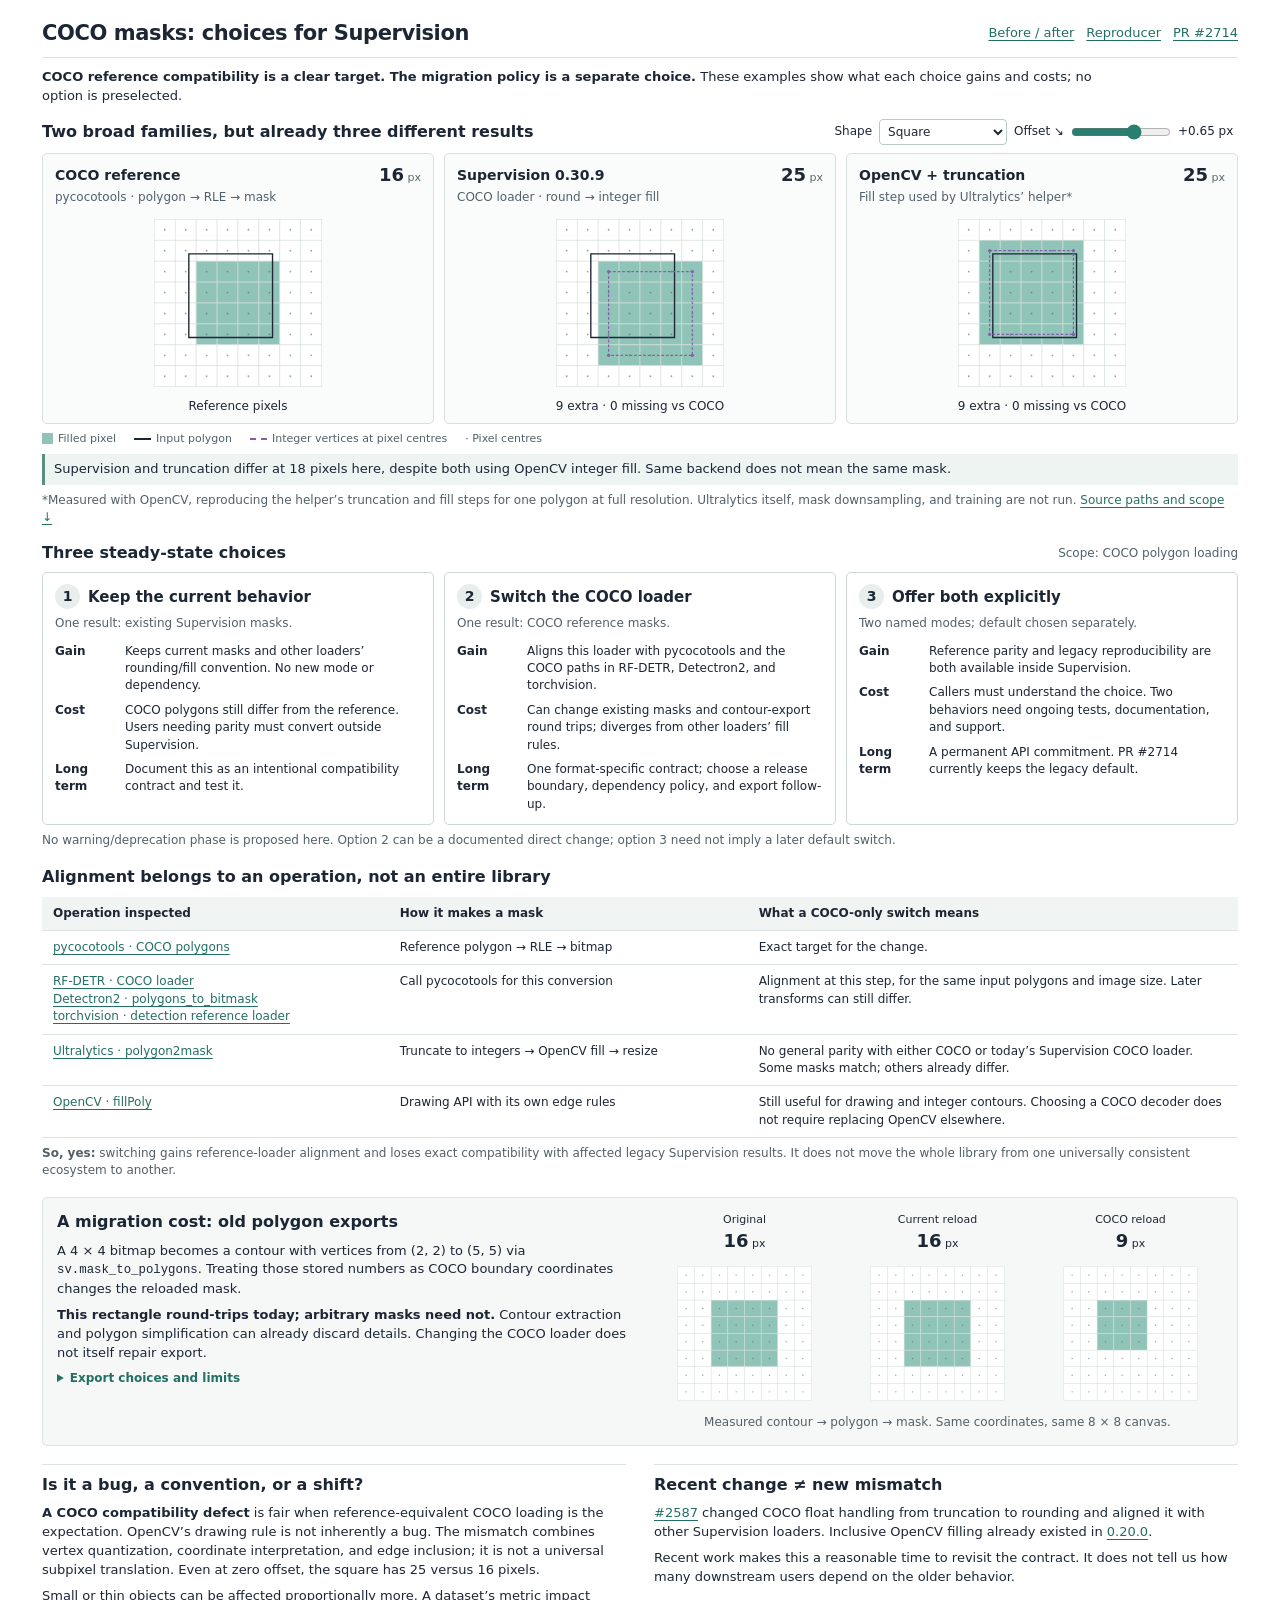
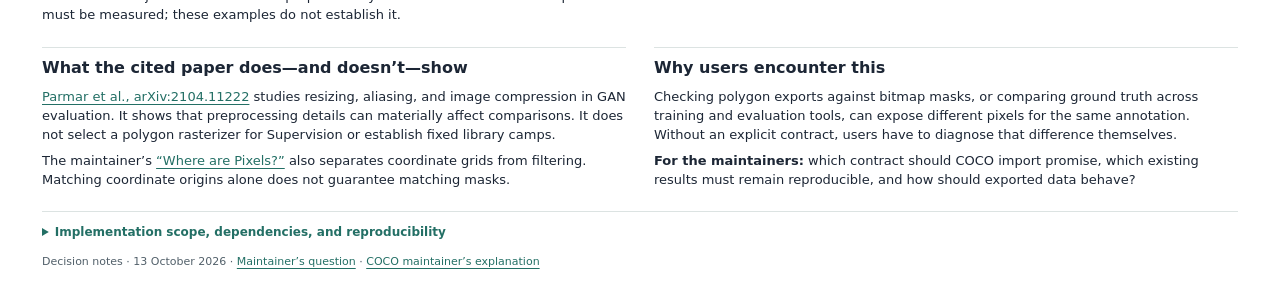
==== site/choices.html @ 28da0dfc "Add a visual decision page for COCO rasterization choices" ====
<!doctype html>
<html lang="en">
<head>
  <meta charset="utf-8">
  <meta name="viewport" content="width=device-width, initial-scale=1">
  <meta name="description" content="Three choices for Supervision's COCO polygon loader: compatibility, migration costs, and measured pixel examples.">
  <title>COCO masks · Choices for Supervision</title>
  <link rel="stylesheet" href="choices.css">
  <script src="choices.js" defer></script>
</head>
<body>
<main>
  <header>
    <h1>COCO masks: choices for Supervision</h1>
    <nav aria-label="Related evidence"><a href="./">Before / after</a><a href="https://github.com/cdeil/supervision-poly-check">Reproducer</a><a href="https://github.com/roboflow/supervision/pull/2714">PR #2714</a></nav>
  </header>
  <p class="intro"><strong>COCO reference compatibility is a clear target. The migration policy is a separate choice.</strong> These examples show what each choice gains and costs; no option is preselected.</p>

  <section class="experiment" aria-labelledby="fill-heading">
    <div class="section-bar">
      <h2 id="fill-heading">Two broad families, but already three different results</h2>
      <div class="controls"><label for="shape">Shape</label><select id="shape"><option value="square">Square</option><option value="thin">Thin rectangle</option><option value="slanted">Slanted polygon</option></select><label for="offset">Offset ↘</label><input id="offset" type="range" min="0" max="20" step="1" value="13" aria-label="Move polygon right and down, 0 to 1 pixel in 0.05 pixel steps"><output id="offset-value" for="offset">+0.65 px</output></div>
    </div>
    <div class="masks">
      <article><div class="mask-heading"><h3>COCO reference</h3><strong id="coco-area">—</strong></div><p>pycocotools · polygon → RLE → mask</p><div id="coco-plot" class="plot"></div><p class="metric">Reference pixels</p></article>
      <article><div class="mask-heading"><h3>Supervision 0.30.9</h3><strong id="sv-area">—</strong></div><p>COCO loader · round → integer fill</p><div id="sv-plot" class="plot"></div><p id="sv-difference" class="metric">Loading measured data…</p></article>
      <article><div class="mask-heading"><h3>OpenCV + truncation</h3><strong id="trunc-area">—</strong></div><p>Fill step used by Ultralytics’ helper*</p><div id="trunc-plot" class="plot"></div><p id="trunc-difference" class="metric">Loading measured data…</p></article>
    </div>
    <div class="legend"><span><i class="fill-key"></i> Filled pixel</span><span><i class="boundary-key"></i> Input polygon</span><span><i class="vertex-key"></i> Integer vertices at pixel centres</span><span>· Pixel centres</span></div>
    <p id="comparison" class="result" aria-live="polite">Loading measured results…</p>
    <p class="small">*Measured with OpenCV, reproducing the helper’s truncation and fill steps for one polygon at full resolution. Ultralytics itself, mask downsampling, and training are not run. <a href="#evidence">Source paths and scope ↓</a></p>
  </section>

  <section aria-labelledby="options-heading">
    <div class="section-bar"><h2 id="options-heading">Three steady-state choices</h2><span class="small">Scope: COCO polygon loading</span></div>
    <ol class="choices">
      <li><h3><span class="number">1</span> Keep the current behavior</h3><p class="contract">One result: existing Supervision masks.</p><dl><dt>Gain</dt><dd>Keeps current masks and other loaders’ rounding/fill convention. No new mode or dependency.</dd><dt>Cost</dt><dd>COCO polygons still differ from the reference. Users needing parity must convert outside Supervision.</dd><dt>Long term</dt><dd>Document this as an intentional compatibility contract and test it.</dd></dl></li>
      <li><h3><span class="number">2</span> Switch the COCO loader</h3><p class="contract">One result: COCO reference masks.</p><dl><dt>Gain</dt><dd>Aligns this loader with pycocotools and the COCO paths in RF-DETR, Detectron2, and torchvision.</dd><dt>Cost</dt><dd>Can change existing masks and contour-export round trips; diverges from other loaders’ fill rules.</dd><dt>Long term</dt><dd>One format-specific contract; choose a release boundary, dependency policy, and export follow-up.</dd></dl></li>
      <li><h3><span class="number">3</span> Offer both explicitly</h3><p class="contract">Two named modes; default chosen separately.</p><dl><dt>Gain</dt><dd>Reference parity and legacy reproducibility are both available inside Supervision.</dd><dt>Cost</dt><dd>Callers must understand the choice. Two behaviors need ongoing tests, documentation, and support.</dd><dt>Long term</dt><dd>A permanent API commitment. PR #2714 currently keeps the legacy default.</dd></dl></li>
    </ol>
    <p class="small">No warning/deprecation phase is proposed here. Option 2 can be a documented direct change; option 3 need not imply a later default switch.</p>
  </section>

  <section id="evidence" aria-labelledby="compatibility-heading">
    <h2 id="compatibility-heading">Alignment belongs to an operation, not an entire library</h2>
    <div class="table-scroll"><table>
      <thead><tr><th>Operation inspected</th><th>How it makes a mask</th><th>What a COCO-only switch means</th></tr></thead>
      <tbody>
        <tr><td><a href="https://github.com/cocodataset/cocoapi/blob/master/PythonAPI/pycocotools/coco.py#L413">pycocotools · COCO polygons</a></td><td>Reference polygon → RLE → bitmap</td><td>Exact target for the change.</td></tr>
        <tr><td><a href="https://github.com/roboflow/rf-detr/blob/0e2cd44adbde600d52a256c8cfd531e1103701c9/src/rfdetr/datasets/coco.py">RF-DETR · COCO loader</a><br><a href="https://github.com/facebookresearch/detectron2/blob/1e3e13bbf607b54f62205c4c33922521822fb298/detectron2/structures/masks.py">Detectron2 · polygons_to_bitmask</a><br><a href="https://github.com/pytorch/vision/blob/268ddfce8e7938226c4ec8ed23fc7b9c46b97316/references/detection/coco_utils.py#L11">torchvision · detection reference loader</a></td><td>Call pycocotools for this conversion</td><td>Alignment at this step, for the same input polygons and image size. Later transforms can still differ.</td></tr>
        <tr><td><a href="https://github.com/ultralytics/ultralytics/blob/3c14ef9670bf4235df5f4ae218e4f84b29b793c3/ultralytics/data/utils.py#L560">Ultralytics · polygon2mask</a></td><td>Truncate to integers → OpenCV fill → resize</td><td>No general parity with either COCO or today’s Supervision COCO loader. Some masks match; others already differ.</td></tr>
        <tr><td><a href="https://docs.opencv.org/4.x/d6/d6e/group__imgproc__draw.html">OpenCV · fillPoly</a></td><td>Drawing API with its own edge rules</td><td>Still useful for drawing and integer contours. Choosing a COCO decoder does not require replacing OpenCV elsewhere.</td></tr>
      </tbody>
    </table></div>
    <p class="small"><strong>So, yes:</strong> switching gains reference-loader alignment and loses exact compatibility with affected legacy Supervision results. It does not move the whole library from one universally consistent ecosystem to another.</p>
  </section>

  <section class="roundtrip" aria-labelledby="export-heading">
    <div>
      <h2 id="export-heading">A migration cost: old polygon exports</h2>
      <p>A 4 × 4 bitmap becomes a contour with vertices from (2, 2) to (5, 5) via <code>sv.mask_to_polygons</code>. Treating those stored numbers as COCO boundary coordinates changes the reloaded mask.</p>
      <p><strong>This rectangle round-trips today; arbitrary masks need not.</strong> Contour extraction and polygon simplification can already discard details. Changing the COCO loader does not itself repair export.</p>
      <details><summary>Export choices and limits</summary><p>RLE can preserve a binary mask exactly, but export policy, consumer support, and <code>iscrowd</code> semantics still need review. A half-pixel translation alone does not turn a contour through pixel centres into an exact pixel-edge boundary. Single-pixel regions, thin structures, and holes need explicit tests.</p></details>
    </div>
    <div class="roundtrip-masks">
      <figure><figcaption>Original <strong id="source-area">—</strong></figcaption><div id="source-plot" class="mini-plot"></div></figure>
      <figure><figcaption>Current reload <strong id="reload-area">—</strong></figcaption><div id="reload-plot" class="mini-plot"></div></figure>
      <figure><figcaption>COCO reload <strong id="reference-reload-area">—</strong></figcaption><div id="reference-reload-plot" class="mini-plot"></div></figure>
      <p class="small">Measured contour → polygon → mask. Same coordinates, same 8 × 8 canvas.</p>
    </div>
  </section>

  <section class="notes" aria-label="Evidence and decision scope">
    <article><h2>Is it a bug, a convention, or a shift?</h2><p><strong>A COCO compatibility defect</strong> is fair when reference-equivalent COCO loading is the expectation. OpenCV’s drawing rule is not inherently a bug. The mismatch combines vertex quantization, coordinate interpretation, and edge inclusion; it is not a universal subpixel translation. Even at zero offset, the square has 25 versus 16 pixels.</p><p>Small or thin objects can be affected proportionally more. A dataset’s metric impact must be measured; these examples do not establish it.</p></article>
    <article><h2>Recent change ≠ new mismatch</h2><p><a href="https://github.com/roboflow/supervision/pull/2587">#2587</a> changed COCO float handling from truncation to rounding and aligned it with other Supervision loaders. Inclusive OpenCV filling already existed in <a href="https://github.com/roboflow/supervision/blob/0.20.0/supervision/detection/utils.py#L12">0.20.0</a>.</p><p>Recent work makes this a reasonable time to revisit the contract. It does not tell us how many downstream users depend on the older behavior.</p></article>
    <article><h2>What the cited paper does—and doesn’t—show</h2><p><a href="https://arxiv.org/abs/2104.11222">Parmar et al., arXiv:2104.11222</a> studies resizing, aliasing, and image compression in GAN evaluation. It shows that preprocessing details can materially affect comparisons. It does not select a polygon rasterizer for Supervision or establish fixed library camps.</p><p>The maintainer’s <a href="https://ppwwyyxx.com/blog/2021/Where-are-Pixels/">“Where are Pixels?”</a> also separates coordinate grids from filtering. Matching coordinate origins alone does not guarantee matching masks.</p></article>
    <article><h2>Why users encounter this</h2><p>Checking polygon exports against bitmap masks, or comparing ground truth across training and evaluation tools, can expose different pixels for the same annotation. Without an explicit contract, users have to diagnose that difference themselves.</p><p><strong>For the maintainers:</strong> which contract should COCO import promise, which existing results must remain reproducible, and how should exported data behave?</p></article>
  </section>

  <details class="scope"><summary>Implementation scope, dependencies, and reproducibility</summary>
    <ul>
      <li><strong>COCO-only:</strong> a polygon-loader change need not alter RLE decoding, box-only annotations, generic drawing, or other dataset formats.</li>
      <li><strong>One behavior does not require a global dependency:</strong> pycocotools could be required only for the relevant COCO feature. Missing dependencies should produce a clear error, not silently select a different rasterizer.</li>
      <li><strong>Reference fidelity has a maintenance cost:</strong> depending on pycocotools brings packaging/platform considerations. A separate reimplementation would need sustained parity tests; the examples here are not sufficient proof of full equivalence.</li>
      <li><strong>Evidence is versioned:</strong> this page measures Supervision 0.30.9, pycocotools 2.0.11, OpenCV 5.0.0.93, and NumPy 2.5.3. Source links pin the other inspected code paths. The contour example is illustrative, not a test of every export format or release.</li>
      <li><strong>Reproduce:</strong> <code>uv run --locked --extra before python choices_data.py</code>. The generator checks all 63 COCO/Supervision pairs against the existing demo’s data. <a href="choices.json">Measured arrays (JSON)</a>.</li>
    </ul>
  </details>
  <footer>Decision notes · 13 October 2026 · <a href="https://github.com/roboflow/supervision/pull/2714#issuecomment-6132102140">Maintainer’s question</a> · <a href="https://github.com/cocodataset/cocoapi/issues/659#issuecomment-3037056580">COCO maintainer’s explanation</a></footer>
  <noscript><p>JavaScript is required for the measured mask diagrams. The numbered options and source links above remain readable.</p></noscript>
</main>
</body>
</html>
---- site/choices.css ----
:root { color-scheme: light; font: 14px/1.45 system-ui, -apple-system, BlinkMacSystemFont, "Segoe UI", sans-serif; color: #1c2635; background: #fff; }
* { box-sizing: border-box; }
body { margin: 0; }
main { max-width: 1240px; margin: auto; padding: 18px 22px 25px; }
a { color: #236f65; text-underline-offset: 3px; }
a:hover { color: #164940; }
header, nav, .section-bar, .controls, .mask-heading { display: flex; align-items: center; gap: 12px; }
header, .section-bar, .mask-heading { justify-content: space-between; }
header { flex-wrap: wrap; padding-bottom: 9px; border-bottom: 1px solid #dce3e2; }
nav { font-size: 13px; flex-wrap: wrap; }
h1 { margin: 0; font-size: 21px; letter-spacing: -.4px; }
h2 { margin: 0 0 9px; font-size: 16px; line-height: 1.3; }
h3 { margin: 0; font-size: 14px; line-height: 1.35; }
p { margin: 7px 0; }
.intro { font-size: 13px; margin: 10px 0 13px; max-width: 1050px; }
section { margin-top: 18px; }
.experiment { margin-top: 0; }
.section-bar { flex-wrap: wrap; margin-bottom: 8px; gap: 7px 14px; }
.section-bar h2 { margin: 0; }
.controls { flex-wrap: wrap; gap: 7px; font-size: 12px; }
select { font: inherit; padding: 4px; border: 1px solid #bac9c5; border-radius: 4px; background: white; color: inherit; }
input { accent-color: #287e70; }
input[type="range"] { width: 100px; margin: 0; }
output { min-width: 60px; font-variant-numeric: tabular-nums; }
.masks { display: grid; grid-template-columns: repeat(3, 1fr); gap: 10px; }
.masks article { border: 1px solid #d8e1de; border-radius: 5px; padding: 8px 12px; background: #fafcfb; }
.mask-heading strong { font-size: 18px; font-variant-numeric: tabular-nums; }
.mask-heading strong::after { content: " px"; font-weight: 400; font-size: 11px; color: #58666c; }
.masks p { color: #52606a; font-size: 12px; margin: 1px 0 5px; }
.plot { width: 100%; max-width: 182px; margin: 0 auto; }
svg { width: 100%; display: block; }
.masks .metric { margin: 4px 0 0; color: #1c2635; text-align: center; font-variant-numeric: tabular-nums; }
.legend { display: flex; flex-wrap: wrap; gap: 7px 18px; font-size: 11px; margin-top: 7px; color: #52606a; }
.legend span { display: inline-flex; align-items: center; gap: 5px; }
.fill-key { display: inline-block; width: 11px; height: 11px; background: #91c4b9; }
.boundary-key, .vertex-key { display: inline-block; width: 17px; height: 0; border-top: 2px solid #1c2635; }
.vertex-key { border-top: 2px dashed #8360ab; }
.result { padding: 6px 9px; background: #eef4f2; border-left: 3px solid #5c8f82; font-size: 13px; }
.small { font-size: 12px; color: #52606a; line-height: 1.4; }
.choices { display: grid; grid-template-columns: repeat(3, 1fr); gap: 10px; margin: 0; padding: 0; list-style: none; }
.choices li { border: 1px solid #cdd8d4; border-radius: 5px; padding: 11px 12px; }
.choices h3 { display: flex; align-items: center; gap: 8px; font-size: 15px; }
.number { display: inline-grid; place-items: center; min-width: 25px; height: 25px; background: #e8eeec; border-radius: 50%; font-size: 14px; }
.contract { color: #52606a; font-size: 12px; margin: 6px 0 10px; }
dl { display: grid; grid-template-columns: 63px 1fr; gap: 7px 7px; font-size: 12px; margin: 0; }
dt { font-weight: 650; }
dd { margin: 0; }
.table-scroll { overflow-x: auto; }
table { border-collapse: collapse; width: 100%; font-size: 12px; }
th, td { padding: 8px 11px; text-align: left; vertical-align: top; border-bottom: 1px solid #dce3e2; }
th { background: #f0f4f2; font-weight: 650; }
td:first-child { width: 29%; }
td:nth-child(2) { width: 30%; }
.roundtrip { display: grid; grid-template-columns: 1fr 1fr; gap: 24px; padding: 14px; background: #f6f8f7; border: 1px solid #dce3e2; border-radius: 5px; font-size: 13px; }
.roundtrip-masks { display: grid; grid-template-columns: repeat(3, 1fr); gap: 8px; align-content: start; }
figure { margin: 0; }
figcaption { font-size: 11px; margin-bottom: 7px; text-align: center; }
figcaption strong { display: block; font-size: 18px; }
figcaption strong::after { content: " px"; font-size: 11px; font-weight: 400; }
.mini-plot { max-width: 145px; margin: auto; }
.roundtrip-masks > p { grid-column: 1 / -1; text-align: center; margin: 0; }
.notes { display: grid; grid-template-columns: repeat(2, 1fr); gap: 16px 28px; }
.notes p { font-size: 13px; }
.notes article { border-top: 1px solid #dce3e2; padding-top: 10px; }
code { font-size: .95em; overflow-wrap: anywhere; }
details { font-size: 12px; }
summary { cursor: pointer; color: #236f65; font-weight: 600; }
.scope { border-top: 1px solid #dce3e2; padding: 12px 0; margin-top: 15px; }
.scope li { margin: 7px 0; max-width: 1000px; }
footer { font-size: 11px; color: #52606a; }
:focus-visible { outline: 3px solid #347eaa; outline-offset: 3px; }
@media (max-width: 800px) {
  main { padding: 14px; }
  .section-bar { align-items: flex-start; }
  .plot { max-width: 170px; }
  .choices { grid-template-columns: 1fr; }
  .choices li { padding: 10px; }
  dl { grid-template-columns: 68px 1fr; font-size: 13px; }
  .roundtrip { grid-template-columns: 1fr; gap: 12px; }
  .notes { grid-template-columns: 1fr; }
}
@media (max-width: 520px) {
  h1 { font-size: 19px; }
  .masks { gap: 4px; }
  .masks article { padding: 6px 4px; }
  .mask-heading { flex-direction: column; align-items: flex-start; gap: 2px; }
  .mask-heading h3 { font-size: 11px; min-height: 30px; }
  .masks p { font-size: 10px; min-height: 42px; }
  .masks .metric { min-height: 29px; }
  .legend { gap: 5px 10px; font-size: 10px; }
  .intro { font-size: 12px; }
  table { min-width: 590px; }
  .controls { gap: 5px; }
  input[type="range"] { width: 72px; }
}
@media print {
  main { max-width: none; padding: 0; }
  .controls { display: none; }
  .choices, .roundtrip, .notes article { break-inside: avoid; }
}
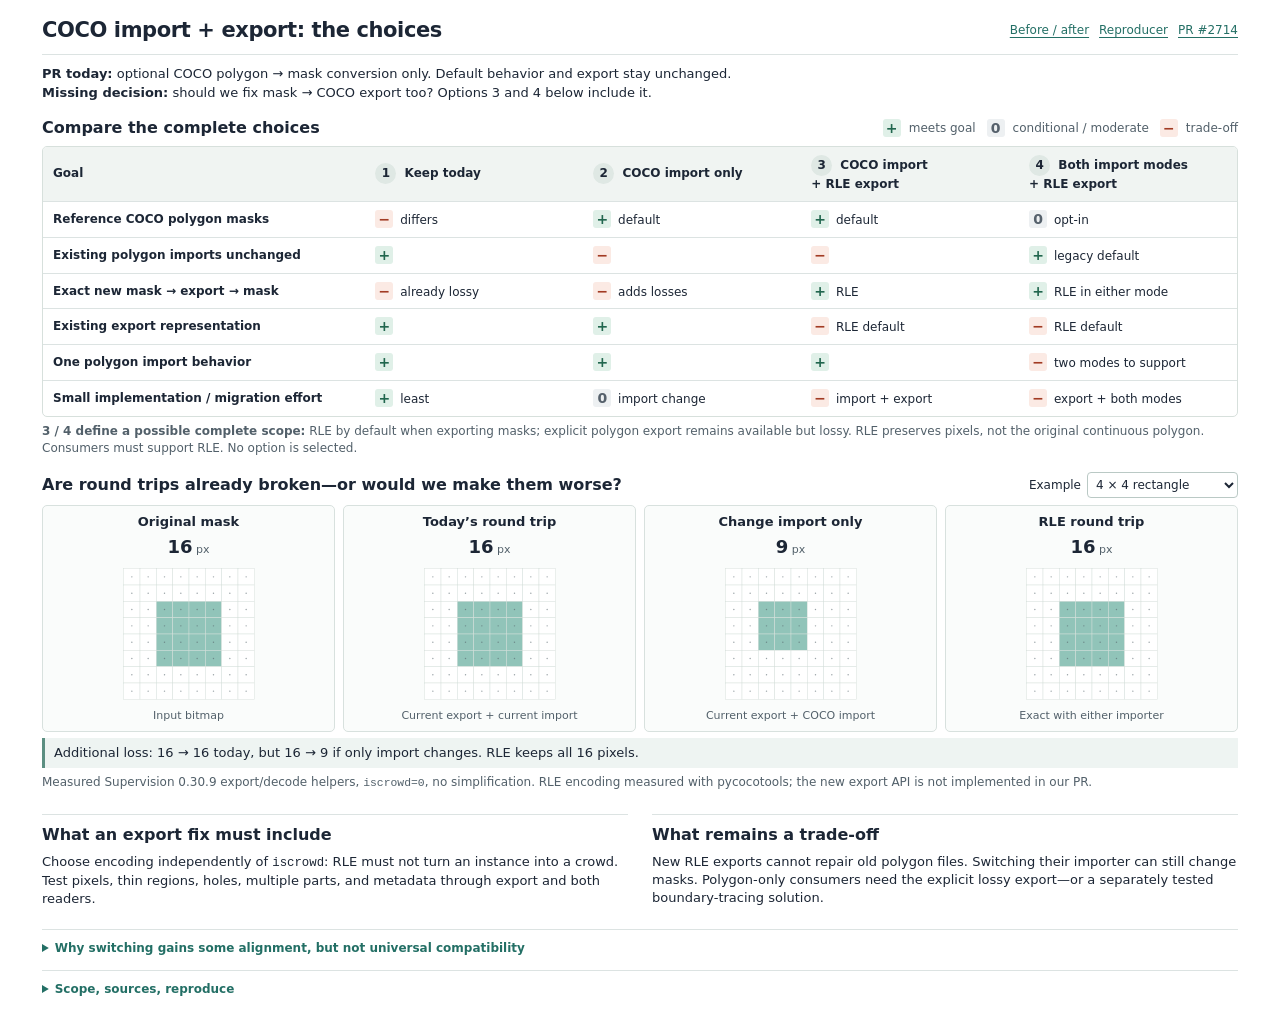
==== commit 173d4041: "Focus decision page on import and export trade-offs" ====
--- a/site/choices.html
+++ b/site/choices.html
@@ -3,91 +3,70 @@
 <head>
   <meta charset="utf-8">
   <meta name="viewport" content="width=device-width, initial-scale=1">
-  <meta name="description" content="Three choices for Supervision's COCO polygon loader: compatibility, migration costs, and measured pixel examples.">
-  <title>COCO masks · Choices for Supervision</title>
-  <link rel="stylesheet" href="choices.css">
-  <script src="choices.js" defer></script>
+  <meta name="description" content="COCO import and export choices for Supervision, with a decision table and measured round trips.">
+  <title>COCO import + export · Supervision choices</title>
+  <link rel="stylesheet" href="choices.css?v=2">
+  <script src="choices.js?v=2" defer></script>
 </head>
 <body>
 <main>
-  <header>
-    <h1>COCO masks: choices for Supervision</h1>
-    <nav aria-label="Related evidence"><a href="./">Before / after</a><a href="https://github.com/cdeil/supervision-poly-check">Reproducer</a><a href="https://github.com/roboflow/supervision/pull/2714">PR #2714</a></nav>
-  </header>
-  <p class="intro"><strong>COCO reference compatibility is a clear target. The migration policy is a separate choice.</strong> These examples show what each choice gains and costs; no option is preselected.</p>
+  <header><h1>COCO import + export: the choices</h1><nav aria-label="Related evidence"><a href="./">Before / after</a><a href="https://github.com/cdeil/supervision-poly-check">Reproducer</a><a href="https://github.com/roboflow/supervision/pull/2714">PR #2714</a></nav></header>
+  <p class="scope"><strong>PR today:</strong> optional COCO polygon → mask conversion only. Default behavior and export stay unchanged.<br><strong>Missing decision:</strong> should we fix mask → COCO export too? Options 3 and 4 below include it.</p>
 
-  <section class="experiment" aria-labelledby="fill-heading">
-    <div class="section-bar">
-      <h2 id="fill-heading">Two broad families, but already three different results</h2>
-      <div class="controls"><label for="shape">Shape</label><select id="shape"><option value="square">Square</option><option value="thin">Thin rectangle</option><option value="slanted">Slanted polygon</option></select><label for="offset">Offset ↘</label><input id="offset" type="range" min="0" max="20" step="1" value="13" aria-label="Move polygon right and down, 0 to 1 pixel in 0.05 pixel steps"><output id="offset-value" for="offset">+0.65 px</output></div>
-    </div>
-    <div class="masks">
-      <article><div class="mask-heading"><h3>COCO reference</h3><strong id="coco-area">—</strong></div><p>pycocotools · polygon → RLE → mask</p><div id="coco-plot" class="plot"></div><p class="metric">Reference pixels</p></article>
-      <article><div class="mask-heading"><h3>Supervision 0.30.9</h3><strong id="sv-area">—</strong></div><p>COCO loader · round → integer fill</p><div id="sv-plot" class="plot"></div><p id="sv-difference" class="metric">Loading measured data…</p></article>
-      <article><div class="mask-heading"><h3>OpenCV + truncation</h3><strong id="trunc-area">—</strong></div><p>Fill step used by Ultralytics’ helper*</p><div id="trunc-plot" class="plot"></div><p id="trunc-difference" class="metric">Loading measured data…</p></article>
-    </div>
-    <div class="legend"><span><i class="fill-key"></i> Filled pixel</span><span><i class="boundary-key"></i> Input polygon</span><span><i class="vertex-key"></i> Integer vertices at pixel centres</span><span>· Pixel centres</span></div>
-    <p id="comparison" class="result" aria-live="polite">Loading measured results…</p>
-    <p class="small">*Measured with OpenCV, reproducing the helper’s truncation and fill steps for one polygon at full resolution. Ultralytics itself, mask downsampling, and training are not run. <a href="#evidence">Source paths and scope ↓</a></p>
+  <section aria-labelledby="decision-heading">
+    <div class="section-bar"><h2 id="decision-heading">Compare the complete choices</h2><p class="small rating-key"><b class="plus">+</b> meets goal <b class="mixed">0</b> conditional / moderate <b class="minus">−</b> trade-off</p></div>
+    <div class="table-scroll"><table class="decision">
+      <thead><tr><th scope="col">Goal</th><th scope="col"><span class="number">1</span> Keep today</th><th scope="col"><span class="number">2</span> COCO import only</th><th scope="col"><span class="number">3</span> COCO import<br>+ RLE export</th><th scope="col"><span class="number">4</span> Both import modes<br>+ RLE export</th></tr></thead>
+      <tbody>
+        <tr><th scope="row">Reference COCO polygon masks</th><td><b class="minus">−</b> differs</td><td><b class="plus">+</b> default</td><td><b class="plus">+</b> default</td><td><b class="mixed">0</b> opt-in</td></tr>
+        <tr><th scope="row">Existing polygon imports unchanged</th><td><b class="plus">+</b></td><td><b class="minus">−</b></td><td><b class="minus">−</b></td><td><b class="plus">+</b> legacy default</td></tr>
+        <tr><th scope="row">Exact new mask → export → mask</th><td><b class="minus">−</b> already lossy</td><td><b class="minus">−</b> adds losses</td><td><b class="plus">+</b> RLE</td><td><b class="plus">+</b> RLE in either mode</td></tr>
+        <tr><th scope="row">Existing export representation</th><td><b class="plus">+</b></td><td><b class="plus">+</b></td><td><b class="minus">−</b> RLE default</td><td><b class="minus">−</b> RLE default</td></tr>
+        <tr><th scope="row">One polygon import behavior</th><td><b class="plus">+</b></td><td><b class="plus">+</b></td><td><b class="plus">+</b></td><td><b class="minus">−</b> two modes to support</td></tr>
+        <tr><th scope="row">Small implementation / migration effort</th><td><b class="plus">+</b> least</td><td><b class="mixed">0</b> import change</td><td><b class="minus">−</b> import + export</td><td><b class="minus">−</b> export + both modes</td></tr>
+      </tbody>
+    </table></div>
+    <p class="small"><strong>3 / 4 define a possible complete scope:</strong> RLE by default when exporting masks; explicit polygon export remains available but lossy. RLE preserves pixels, not the original continuous polygon. Consumers must support RLE. No option is selected.</p>
   </section>
 
-  <section aria-labelledby="options-heading">
-    <div class="section-bar"><h2 id="options-heading">Three steady-state choices</h2><span class="small">Scope: COCO polygon loading</span></div>
-    <ol class="choices">
-      <li><h3><span class="number">1</span> Keep the current behavior</h3><p class="contract">One result: existing Supervision masks.</p><dl><dt>Gain</dt><dd>Keeps current masks and other loaders’ rounding/fill convention. No new mode or dependency.</dd><dt>Cost</dt><dd>COCO polygons still differ from the reference. Users needing parity must convert outside Supervision.</dd><dt>Long term</dt><dd>Document this as an intentional compatibility contract and test it.</dd></dl></li>
-      <li><h3><span class="number">2</span> Switch the COCO loader</h3><p class="contract">One result: COCO reference masks.</p><dl><dt>Gain</dt><dd>Aligns this loader with pycocotools and the COCO paths in RF-DETR, Detectron2, and torchvision.</dd><dt>Cost</dt><dd>Can change existing masks and contour-export round trips; diverges from other loaders’ fill rules.</dd><dt>Long term</dt><dd>One format-specific contract; choose a release boundary, dependency policy, and export follow-up.</dd></dl></li>
-      <li><h3><span class="number">3</span> Offer both explicitly</h3><p class="contract">Two named modes; default chosen separately.</p><dl><dt>Gain</dt><dd>Reference parity and legacy reproducibility are both available inside Supervision.</dd><dt>Cost</dt><dd>Callers must understand the choice. Two behaviors need ongoing tests, documentation, and support.</dd><dt>Long term</dt><dd>A permanent API commitment. PR #2714 currently keeps the legacy default.</dd></dl></li>
-    </ol>
-    <p class="small">No warning/deprecation phase is proposed here. Option 2 can be a documented direct change; option 3 need not imply a later default switch.</p>
+  <section class="roundtrip" aria-labelledby="roundtrip-heading">
+    <div class="section-bar"><h2 id="roundtrip-heading">Are round trips already broken—or would we make them worse?</h2><label class="controls" for="roundtrip-case">Example <select id="roundtrip-case"><option value="rectangle">4 × 4 rectangle</option><option value="pixel">Single pixel</option><option value="hole">Instance with a hole</option></select></label></div>
+    <div class="roundtrip-masks">
+      <article><h3>Original mask</h3><div class="mask-value" id="source-area">—</div><div id="source-plot" class="plot"></div><p>Input bitmap</p></article>
+      <article><h3>Today’s round trip</h3><div class="mask-value" id="reload-area">—</div><div id="reload-plot" class="plot"></div><p>Current export + current import</p></article>
+      <article><h3>Change import only</h3><div class="mask-value" id="reference-reload-area">—</div><div id="reference-reload-plot" class="plot"></div><p>Current export + COCO import</p></article>
+      <article><h3>RLE round trip</h3><div class="mask-value" id="rle-area">—</div><div id="rle-plot" class="plot"></div><p>Exact with either importer</p></article>
+    </div>
+    <p id="roundtrip-result" class="result" aria-live="polite">Loading measured results…</p>
+    <p class="small">Measured Supervision 0.30.9 export/decode helpers, <code>iscrowd=0</code>, no simplification. RLE encoding measured with pycocotools; the new export API is not implemented in our PR.</p>
   </section>
 
-  <section id="evidence" aria-labelledby="compatibility-heading">
-    <h2 id="compatibility-heading">Alignment belongs to an operation, not an entire library</h2>
-    <div class="table-scroll"><table>
-      <thead><tr><th>Operation inspected</th><th>How it makes a mask</th><th>What a COCO-only switch means</th></tr></thead>
-      <tbody>
-        <tr><td><a href="https://github.com/cocodataset/cocoapi/blob/master/PythonAPI/pycocotools/coco.py#L413">pycocotools · COCO polygons</a></td><td>Reference polygon → RLE → bitmap</td><td>Exact target for the change.</td></tr>
-        <tr><td><a href="https://github.com/roboflow/rf-detr/blob/0e2cd44adbde600d52a256c8cfd531e1103701c9/src/rfdetr/datasets/coco.py">RF-DETR · COCO loader</a><br><a href="https://github.com/facebookresearch/detectron2/blob/1e3e13bbf607b54f62205c4c33922521822fb298/detectron2/structures/masks.py">Detectron2 · polygons_to_bitmask</a><br><a href="https://github.com/pytorch/vision/blob/268ddfce8e7938226c4ec8ed23fc7b9c46b97316/references/detection/coco_utils.py#L11">torchvision · detection reference loader</a></td><td>Call pycocotools for this conversion</td><td>Alignment at this step, for the same input polygons and image size. Later transforms can still differ.</td></tr>
-        <tr><td><a href="https://github.com/ultralytics/ultralytics/blob/3c14ef9670bf4235df5f4ae218e4f84b29b793c3/ultralytics/data/utils.py#L560">Ultralytics · polygon2mask</a></td><td>Truncate to integers → OpenCV fill → resize</td><td>No general parity with either COCO or today’s Supervision COCO loader. Some masks match; others already differ.</td></tr>
-        <tr><td><a href="https://docs.opencv.org/4.x/d6/d6e/group__imgproc__draw.html">OpenCV · fillPoly</a></td><td>Drawing API with its own edge rules</td><td>Still useful for drawing and integer contours. Choosing a COCO decoder does not require replacing OpenCV elsewhere.</td></tr>
-      </tbody>
-    </table></div>
-    <p class="small"><strong>So, yes:</strong> switching gains reference-loader alignment and loses exact compatibility with affected legacy Supervision results. It does not move the whole library from one universally consistent ecosystem to another.</p>
-  </section>
+  <div class="notes">
+    <section><h2>What an export fix must include</h2><p>Choose encoding independently of <code>iscrowd</code>: RLE must not turn an instance into a crowd. Test pixels, thin regions, holes, multiple parts, and metadata through export and both readers.</p></section>
+    <section><h2>What remains a trade-off</h2><p>New RLE exports cannot repair old polygon files. Switching their importer can still change masks. Polygon-only consumers need the explicit lossy export—or a separately tested boundary-tracing solution.</p></section>
+  </div>
 
-  <section class="roundtrip" aria-labelledby="export-heading">
-    <div>
-      <h2 id="export-heading">A migration cost: old polygon exports</h2>
-      <p>A 4 × 4 bitmap becomes a contour with vertices from (2, 2) to (5, 5) via <code>sv.mask_to_polygons</code>. Treating those stored numbers as COCO boundary coordinates changes the reloaded mask.</p>
-      <p><strong>This rectangle round-trips today; arbitrary masks need not.</strong> Contour extraction and polygon simplification can already discard details. Changing the COCO loader does not itself repair export.</p>
-      <details><summary>Export choices and limits</summary><p>RLE can preserve a binary mask exactly, but export policy, consumer support, and <code>iscrowd</code> semantics still need review. A half-pixel translation alone does not turn a contour through pixel centres into an exact pixel-edge boundary. Single-pixel regions, thin structures, and holes need explicit tests.</p></details>
+  <details class="experiment"><summary>Why switching gains some alignment, but not universal compatibility</summary>
+    <p class="small">COCO paths in <a href="https://github.com/roboflow/rf-detr/blob/0e2cd44adbde600d52a256c8cfd531e1103701c9/src/rfdetr/datasets/coco.py">RF-DETR</a>, <a href="https://github.com/facebookresearch/detectron2/blob/1e3e13bbf607b54f62205c4c33922521822fb298/detectron2/structures/masks.py">Detectron2</a>, and <a href="https://github.com/pytorch/vision/blob/268ddfce8e7938226c4ec8ed23fc7b9c46b97316/references/detection/coco_utils.py#L11">torchvision’s reference loader</a> use pycocotools. <a href="https://github.com/ultralytics/ultralytics/blob/3c14ef9670bf4235df5f4ae218e4f84b29b793c3/ultralytics/data/utils.py#L560">Ultralytics’ helper</a> truncates vertices before OpenCV fill; Supervision’s COCO loader rounds. These are operation-specific alignments.</p>
+    <div class="section-bar"><h2>Same polygon, three fill paths</h2><div class="controls"><label for="shape">Shape</label><select id="shape"><option value="square">Square</option><option value="thin">Thin rectangle</option><option value="slanted">Slanted polygon</option></select><label for="offset">Offset ↘</label><input id="offset" type="range" min="0" max="20" step="1" value="13" aria-label="Move polygon right and down, 0 to 1 pixel in 0.05 pixel steps"><output id="offset-value" for="offset">+0.65 px</output></div></div>
+    <div class="masks">
+      <article><h3>COCO reference</h3><div class="mask-value" id="coco-area">—</div><div id="coco-plot" class="plot"></div><p>pycocotools</p></article>
+      <article><h3>Supervision 0.30.9</h3><div class="mask-value" id="sv-area">—</div><div id="sv-plot" class="plot"></div><p id="sv-difference">—</p></article>
+      <article><h3>OpenCV + truncation</h3><div class="mask-value" id="trunc-area">—</div><div id="trunc-plot" class="plot"></div><p id="trunc-difference">—</p></article>
     </div>
-    <div class="roundtrip-masks">
-      <figure><figcaption>Original <strong id="source-area">—</strong></figcaption><div id="source-plot" class="mini-plot"></div></figure>
-      <figure><figcaption>Current reload <strong id="reload-area">—</strong></figcaption><div id="reload-plot" class="mini-plot"></div></figure>
-      <figure><figcaption>COCO reload <strong id="reference-reload-area">—</strong></figcaption><div id="reference-reload-plot" class="mini-plot"></div></figure>
-      <p class="small">Measured contour → polygon → mask. Same coordinates, same 8 × 8 canvas.</p>
-    </div>
-  </section>
+    <div class="legend"><span><i class="boundary-key"></i> Input polygon</span><span><i class="vertex-key"></i> Quantized vertices at pixel centres</span><span>· Pixel centres</span></div>
+    <p id="comparison" class="result" aria-live="polite">Loading measured results…</p>
+    <p class="small">Truncation experiment uses OpenCV directly, reproducing the helper’s fill steps for one full-resolution polygon. Ultralytics and resizing are not run.</p>
+  </details>
 
-  <section class="notes" aria-label="Evidence and decision scope">
-    <article><h2>Is it a bug, a convention, or a shift?</h2><p><strong>A COCO compatibility defect</strong> is fair when reference-equivalent COCO loading is the expectation. OpenCV’s drawing rule is not inherently a bug. The mismatch combines vertex quantization, coordinate interpretation, and edge inclusion; it is not a universal subpixel translation. Even at zero offset, the square has 25 versus 16 pixels.</p><p>Small or thin objects can be affected proportionally more. A dataset’s metric impact must be measured; these examples do not establish it.</p></article>
-    <article><h2>Recent change ≠ new mismatch</h2><p><a href="https://github.com/roboflow/supervision/pull/2587">#2587</a> changed COCO float handling from truncation to rounding and aligned it with other Supervision loaders. Inclusive OpenCV filling already existed in <a href="https://github.com/roboflow/supervision/blob/0.20.0/supervision/detection/utils.py#L12">0.20.0</a>.</p><p>Recent work makes this a reasonable time to revisit the contract. It does not tell us how many downstream users depend on the older behavior.</p></article>
-    <article><h2>What the cited paper does—and doesn’t—show</h2><p><a href="https://arxiv.org/abs/2104.11222">Parmar et al., arXiv:2104.11222</a> studies resizing, aliasing, and image compression in GAN evaluation. It shows that preprocessing details can materially affect comparisons. It does not select a polygon rasterizer for Supervision or establish fixed library camps.</p><p>The maintainer’s <a href="https://ppwwyyxx.com/blog/2021/Where-are-Pixels/">“Where are Pixels?”</a> also separates coordinate grids from filtering. Matching coordinate origins alone does not guarantee matching masks.</p></article>
-    <article><h2>Why users encounter this</h2><p>Checking polygon exports against bitmap masks, or comparing ground truth across training and evaluation tools, can expose different pixels for the same annotation. Without an explicit contract, users have to diagnose that difference themselves.</p><p><strong>For the maintainers:</strong> which contract should COCO import promise, which existing results must remain reproducible, and how should exported data behave?</p></article>
-  </section>
-
-  <details class="scope"><summary>Implementation scope, dependencies, and reproducibility</summary>
-    <ul>
-      <li><strong>COCO-only:</strong> a polygon-loader change need not alter RLE decoding, box-only annotations, generic drawing, or other dataset formats.</li>
-      <li><strong>One behavior does not require a global dependency:</strong> pycocotools could be required only for the relevant COCO feature. Missing dependencies should produce a clear error, not silently select a different rasterizer.</li>
-      <li><strong>Reference fidelity has a maintenance cost:</strong> depending on pycocotools brings packaging/platform considerations. A separate reimplementation would need sustained parity tests; the examples here are not sufficient proof of full equivalence.</li>
-      <li><strong>Evidence is versioned:</strong> this page measures Supervision 0.30.9, pycocotools 2.0.11, OpenCV 5.0.0.93, and NumPy 2.5.3. Source links pin the other inspected code paths. The contour example is illustrative, not a test of every export format or release.</li>
-      <li><strong>Reproduce:</strong> <code>uv run --locked --extra before python choices_data.py</code>. The generator checks all 63 COCO/Supervision pairs against the existing demo’s data. <a href="choices.json">Measured arrays (JSON)</a>.</li>
-    </ul>
+  <details class="sources"><summary>Scope, sources, reproduce</summary>
+    <p>Only COCO import/export is considered here. Generic drawing and other formats keep their behavior. Reference import needs pycocotools (potentially a COCO extra); missing dependencies should error, not silently select a different fill.</p>
+    <p>Export evidence: <a href="https://github.com/roboflow/supervision/blob/0.30.9/src/supervision/dataset/formats/coco.py">Supervision’s COCO exporter</a>. With no explicit crowd flag, it already selects RLE for some topologies; the examples keep <code>iscrowd=0</code>. Recent <a href="https://github.com/roboflow/supervision/pull/2587">#2587</a> changed rounding, not the older inclusive fill.</p>
+    <p><a href="https://github.com/cocodataset/cocoapi/issues/659#issuecomment-3037056580">COCO maintainer’s explanation</a> · <a href="https://github.com/roboflow/supervision/pull/2714#issuecomment-6132102140">Supervision maintainer’s question</a> · <a href="choices.json">Measured arrays</a></p>
+    <p>Supervision 0.30.9 · pycocotools 2.0.11 · OpenCV 5.0.0.93 · NumPy 2.5.3</p>
+    <code>uv run --locked --extra before python choices_data.py</code>
   </details>
-  <footer>Decision notes · 13 October 2026 · <a href="https://github.com/roboflow/supervision/pull/2714#issuecomment-6132102140">Maintainer’s question</a> · <a href="https://github.com/cocodataset/cocoapi/issues/659#issuecomment-3037056580">COCO maintainer’s explanation</a></footer>
-  <noscript><p>JavaScript is required for the measured mask diagrams. The numbered options and source links above remain readable.</p></noscript>
+  <noscript><p>Enable JavaScript for measured masks; the decision table remains readable.</p></noscript>
 </main>
 </body>
 </html>
--- a/site/choices.css
+++ b/site/choices.css
@@ -1,100 +1,75 @@
-:root { color-scheme: light; font: 14px/1.45 system-ui, -apple-system, BlinkMacSystemFont, "Segoe UI", sans-serif; color: #1c2635; background: #fff; }
+:root { color-scheme: light; font: 14px/1.4 system-ui, -apple-system, BlinkMacSystemFont, "Segoe UI", sans-serif; color: #1c2635; background: #fff; }
 * { box-sizing: border-box; }
 body { margin: 0; }
-main { max-width: 1240px; margin: auto; padding: 18px 22px 25px; }
+main { max-width: 1240px; margin: auto; padding: 16px 22px 24px; }
 a { color: #236f65; text-underline-offset: 3px; }
 a:hover { color: #164940; }
-header, nav, .section-bar, .controls, .mask-heading { display: flex; align-items: center; gap: 12px; }
-header, .section-bar, .mask-heading { justify-content: space-between; }
-header { flex-wrap: wrap; padding-bottom: 9px; border-bottom: 1px solid #dce3e2; }
-nav { font-size: 13px; flex-wrap: wrap; }
+header, nav, .section-bar, .controls { display: flex; align-items: center; gap: 10px; flex-wrap: wrap; }
+header, .section-bar { justify-content: space-between; }
+header { padding-bottom: 9px; border-bottom: 1px solid #dce3e2; }
+nav { font-size: 12px; }
 h1 { margin: 0; font-size: 21px; letter-spacing: -.4px; }
-h2 { margin: 0 0 9px; font-size: 16px; line-height: 1.3; }
-h3 { margin: 0; font-size: 14px; line-height: 1.35; }
-p { margin: 7px 0; }
-.intro { font-size: 13px; margin: 10px 0 13px; max-width: 1050px; }
-section { margin-top: 18px; }
-.experiment { margin-top: 0; }
-.section-bar { flex-wrap: wrap; margin-bottom: 8px; gap: 7px 14px; }
-.section-bar h2 { margin: 0; }
-.controls { flex-wrap: wrap; gap: 7px; font-size: 12px; }
+h2 { margin: 0 0 7px; font-size: 16px; line-height: 1.3; }
+h3 { margin: 0; font-size: 13px; line-height: 1.3; }
+p { margin: 6px 0; }
+.scope { font-size: 13px; margin: 10px 0 15px; }
+section { margin-top: 16px; }
+.section-bar { margin-bottom: 7px; gap: 7px 14px; }
+.section-bar h2, .section-bar p { margin: 0; }
+.small { font-size: 12px; color: #52606a; line-height: 1.4; }
+.rating-key { display: flex; align-items: center; gap: 5px; }
+.rating-key b:not(:first-child) { margin-left: 6px; }
+.plus, .mixed, .minus { display: inline-grid; place-items: center; width: 18px; height: 18px; border-radius: 3px; font: 700 14px/1 system-ui; margin-right: 3px; flex-shrink: 0; }
+.plus { color: #21664e; background: #e0f0e8; }
+.mixed { color: #56616c; background: #edf0f2; }
+.minus { color: #a23b23; background: #fbeae4; }
+.table-scroll { overflow-x: auto; border: 1px solid #d7e0dc; border-radius: 5px; }
+table { border-collapse: collapse; width: 100%; font-size: 12px; }
+th, td { padding: 8px 10px; text-align: left; vertical-align: middle; border-bottom: 1px solid #dce3e2; }
+tbody tr:last-child > * { border-bottom: 0; }
+thead th { background: #f0f4f2; font-weight: 650; height: 55px; }
+tbody th { font-weight: 550; width: 27%; }
+td { width: 18.25%; }
+.number { display: inline-grid; place-items: center; width: 21px; height: 21px; margin-right: 4px; background: #dfe8e4; border-radius: 50%; }
+.controls { gap: 6px; font-size: 12px; }
 select { font: inherit; padding: 4px; border: 1px solid #bac9c5; border-radius: 4px; background: white; color: inherit; }
 input { accent-color: #287e70; }
 input[type="range"] { width: 100px; margin: 0; }
 output { min-width: 60px; font-variant-numeric: tabular-nums; }
-.masks { display: grid; grid-template-columns: repeat(3, 1fr); gap: 10px; }
-.masks article { border: 1px solid #d8e1de; border-radius: 5px; padding: 8px 12px; background: #fafcfb; }
-.mask-heading strong { font-size: 18px; font-variant-numeric: tabular-nums; }
-.mask-heading strong::after { content: " px"; font-weight: 400; font-size: 11px; color: #58666c; }
-.masks p { color: #52606a; font-size: 12px; margin: 1px 0 5px; }
-.plot { width: 100%; max-width: 182px; margin: 0 auto; }
+.roundtrip-masks, .masks { display: grid; grid-template-columns: repeat(4, 1fr); gap: 8px; }
+.masks { grid-template-columns: repeat(3, 1fr); }
+.roundtrip-masks article, .masks article { border: 1px solid #d8e1de; border-radius: 5px; padding: 8px; background: #fafcfb; text-align: center; }
+.mask-value { font-size: 18px; font-weight: 650; font-variant-numeric: tabular-nums; margin: 3px 0; }
+.mask-value::after { content: " px"; font-size: 11px; font-weight: 400; color: #52606a; }
+.plot { width: 100%; max-width: 142px; margin: 0 auto; }
 svg { width: 100%; display: block; }
-.masks .metric { margin: 4px 0 0; color: #1c2635; text-align: center; font-variant-numeric: tabular-nums; }
+.roundtrip-masks p, .masks p { font-size: 11px; color: #52606a; margin: 3px 0 0; }
+.result { padding: 6px 9px; background: #eef4f2; border-left: 3px solid #5c8f82; font-size: 13px; }
+.notes { display: grid; grid-template-columns: 1fr 1fr; gap: 24px; }
+.notes section { border-top: 1px solid #dce3e2; padding-top: 10px; }
+.notes p { font-size: 13px; }
+code { font-size: .95em; overflow-wrap: anywhere; }
+details { border-top: 1px solid #dce3e2; margin-top: 14px; padding-top: 10px; font-size: 12px; }
+summary { cursor: pointer; color: #236f65; font-weight: 600; }
+details[open] > summary { margin-bottom: 10px; }
 .legend { display: flex; flex-wrap: wrap; gap: 7px 18px; font-size: 11px; margin-top: 7px; color: #52606a; }
 .legend span { display: inline-flex; align-items: center; gap: 5px; }
-.fill-key { display: inline-block; width: 11px; height: 11px; background: #91c4b9; }
 .boundary-key, .vertex-key { display: inline-block; width: 17px; height: 0; border-top: 2px solid #1c2635; }
 .vertex-key { border-top: 2px dashed #8360ab; }
-.result { padding: 6px 9px; background: #eef4f2; border-left: 3px solid #5c8f82; font-size: 13px; }
-.small { font-size: 12px; color: #52606a; line-height: 1.4; }
-.choices { display: grid; grid-template-columns: repeat(3, 1fr); gap: 10px; margin: 0; padding: 0; list-style: none; }
-.choices li { border: 1px solid #cdd8d4; border-radius: 5px; padding: 11px 12px; }
-.choices h3 { display: flex; align-items: center; gap: 8px; font-size: 15px; }
-.number { display: inline-grid; place-items: center; min-width: 25px; height: 25px; background: #e8eeec; border-radius: 50%; font-size: 14px; }
-.contract { color: #52606a; font-size: 12px; margin: 6px 0 10px; }
-dl { display: grid; grid-template-columns: 63px 1fr; gap: 7px 7px; font-size: 12px; margin: 0; }
-dt { font-weight: 650; }
-dd { margin: 0; }
-.table-scroll { overflow-x: auto; }
-table { border-collapse: collapse; width: 100%; font-size: 12px; }
-th, td { padding: 8px 11px; text-align: left; vertical-align: top; border-bottom: 1px solid #dce3e2; }
-th { background: #f0f4f2; font-weight: 650; }
-td:first-child { width: 29%; }
-td:nth-child(2) { width: 30%; }
-.roundtrip { display: grid; grid-template-columns: 1fr 1fr; gap: 24px; padding: 14px; background: #f6f8f7; border: 1px solid #dce3e2; border-radius: 5px; font-size: 13px; }
-.roundtrip-masks { display: grid; grid-template-columns: repeat(3, 1fr); gap: 8px; align-content: start; }
-figure { margin: 0; }
-figcaption { font-size: 11px; margin-bottom: 7px; text-align: center; }
-figcaption strong { display: block; font-size: 18px; }
-figcaption strong::after { content: " px"; font-size: 11px; font-weight: 400; }
-.mini-plot { max-width: 145px; margin: auto; }
-.roundtrip-masks > p { grid-column: 1 / -1; text-align: center; margin: 0; }
-.notes { display: grid; grid-template-columns: repeat(2, 1fr); gap: 16px 28px; }
-.notes p { font-size: 13px; }
-.notes article { border-top: 1px solid #dce3e2; padding-top: 10px; }
-code { font-size: .95em; overflow-wrap: anywhere; }
-details { font-size: 12px; }
-summary { cursor: pointer; color: #236f65; font-weight: 600; }
-.scope { border-top: 1px solid #dce3e2; padding: 12px 0; margin-top: 15px; }
-.scope li { margin: 7px 0; max-width: 1000px; }
-footer { font-size: 11px; color: #52606a; }
 :focus-visible { outline: 3px solid #347eaa; outline-offset: 3px; }
 @media (max-width: 800px) {
   main { padding: 14px; }
-  .section-bar { align-items: flex-start; }
-  .plot { max-width: 170px; }
-  .choices { grid-template-columns: 1fr; }
-  .choices li { padding: 10px; }
-  dl { grid-template-columns: 68px 1fr; font-size: 13px; }
-  .roundtrip { grid-template-columns: 1fr; gap: 12px; }
-  .notes { grid-template-columns: 1fr; }
+  .decision { min-width: 750px; }
+  .notes { grid-template-columns: 1fr; gap: 0; }
+  .roundtrip-masks { grid-template-columns: repeat(2, 1fr); }
 }
 @media (max-width: 520px) {
   h1 { font-size: 19px; }
   .masks { gap: 4px; }
   .masks article { padding: 6px 4px; }
-  .mask-heading { flex-direction: column; align-items: flex-start; gap: 2px; }
-  .mask-heading h3 { font-size: 11px; min-height: 30px; }
-  .masks p { font-size: 10px; min-height: 42px; }
-  .masks .metric { min-height: 29px; }
+  .masks h3 { font-size: 11px; min-height: 30px; }
+  .masks p { font-size: 10px; }
   .legend { gap: 5px 10px; font-size: 10px; }
-  .intro { font-size: 12px; }
-  table { min-width: 590px; }
-  .controls { gap: 5px; }
   input[type="range"] { width: 72px; }
 }
-@media print {
-  main { max-width: none; padding: 0; }
-  .controls { display: none; }
-  .choices, .roundtrip, .notes article { break-inside: avoid; }
-}
+@media print { main { max-width: none; padding: 0; } .controls { display: none; } table, .roundtrip-masks { break-inside: avoid; } }
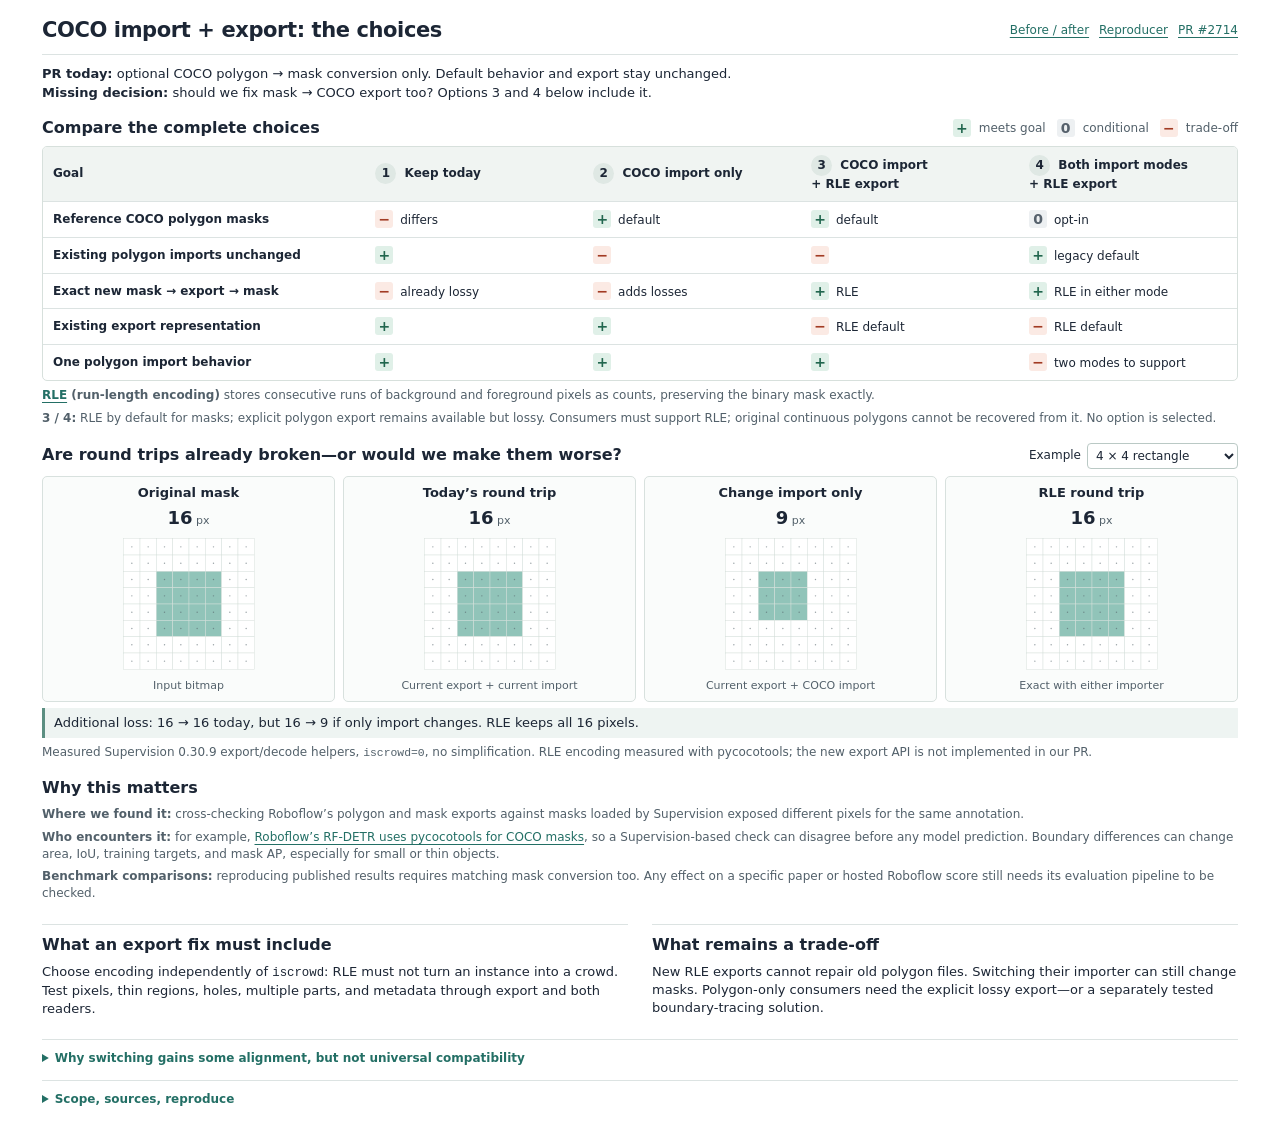
==== commit 402336ba: "Explain mask compatibility motivation and RLE" ====
--- a/site/choices.html
+++ b/site/choices.html
@@ -14,7 +14,7 @@
   <p class="scope"><strong>PR today:</strong> optional COCO polygon → mask conversion only. Default behavior and export stay unchanged.<br><strong>Missing decision:</strong> should we fix mask → COCO export too? Options 3 and 4 below include it.</p>
 
   <section aria-labelledby="decision-heading">
-    <div class="section-bar"><h2 id="decision-heading">Compare the complete choices</h2><p class="small rating-key"><b class="plus">+</b> meets goal <b class="mixed">0</b> conditional / moderate <b class="minus">−</b> trade-off</p></div>
+    <div class="section-bar"><h2 id="decision-heading">Compare the complete choices</h2><p class="small rating-key"><b class="plus">+</b> meets goal <b class="mixed">0</b> conditional <b class="minus">−</b> trade-off</p></div>
     <div class="table-scroll"><table class="decision">
       <thead><tr><th scope="col">Goal</th><th scope="col"><span class="number">1</span> Keep today</th><th scope="col"><span class="number">2</span> COCO import only</th><th scope="col"><span class="number">3</span> COCO import<br>+ RLE export</th><th scope="col"><span class="number">4</span> Both import modes<br>+ RLE export</th></tr></thead>
       <tbody>
@@ -23,10 +23,10 @@
         <tr><th scope="row">Exact new mask → export → mask</th><td><b class="minus">−</b> already lossy</td><td><b class="minus">−</b> adds losses</td><td><b class="plus">+</b> RLE</td><td><b class="plus">+</b> RLE in either mode</td></tr>
         <tr><th scope="row">Existing export representation</th><td><b class="plus">+</b></td><td><b class="plus">+</b></td><td><b class="minus">−</b> RLE default</td><td><b class="minus">−</b> RLE default</td></tr>
         <tr><th scope="row">One polygon import behavior</th><td><b class="plus">+</b></td><td><b class="plus">+</b></td><td><b class="plus">+</b></td><td><b class="minus">−</b> two modes to support</td></tr>
-        <tr><th scope="row">Small implementation / migration effort</th><td><b class="plus">+</b> least</td><td><b class="mixed">0</b> import change</td><td><b class="minus">−</b> import + export</td><td><b class="minus">−</b> export + both modes</td></tr>
       </tbody>
     </table></div>
-    <p class="small"><strong>3 / 4 define a possible complete scope:</strong> RLE by default when exporting masks; explicit polygon export remains available but lossy. RLE preserves pixels, not the original continuous polygon. Consumers must support RLE. No option is selected.</p>
+    <p class="small"><strong><a href="https://github.com/cocodataset/cocoapi/blob/master/PythonAPI/pycocotools/mask.py">RLE</a> (run-length encoding)</strong> stores consecutive runs of background and foreground pixels as counts, preserving the binary mask exactly.</p>
+    <p class="small"><strong>3 / 4:</strong> RLE by default for masks; explicit polygon export remains available but lossy. Consumers must support RLE; original continuous polygons cannot be recovered from it. No option is selected.</p>
   </section>
 
   <section class="roundtrip" aria-labelledby="roundtrip-heading">
@@ -39,6 +39,13 @@
     </div>
     <p id="roundtrip-result" class="result" aria-live="polite">Loading measured results…</p>
     <p class="small">Measured Supervision 0.30.9 export/decode helpers, <code>iscrowd=0</code>, no simplification. RLE encoding measured with pycocotools; the new export API is not implemented in our PR.</p>
+  </section>
+
+  <section aria-labelledby="motivation-heading">
+    <h2 id="motivation-heading">Why this matters</h2>
+    <p class="small"><strong>Where we found it:</strong> cross-checking Roboflow’s polygon and mask exports against masks loaded by Supervision exposed different pixels for the same annotation.</p>
+    <p class="small"><strong>Who encounters it:</strong> for example, <a href="https://github.com/roboflow/rf-detr/blob/0e2cd44adbde600d52a256c8cfd531e1103701c9/src/rfdetr/datasets/coco.py">Roboflow’s RF-DETR uses pycocotools for COCO masks</a>, so a Supervision-based check can disagree before any model prediction. Boundary differences can change area, IoU, training targets, and mask AP, especially for small or thin objects.</p>
+    <p class="small"><strong>Benchmark comparisons:</strong> reproducing published results requires matching mask conversion too. Any effect on a specific paper or hosted Roboflow score still needs its evaluation pipeline to be checked.</p>
   </section>
 
   <div class="notes">
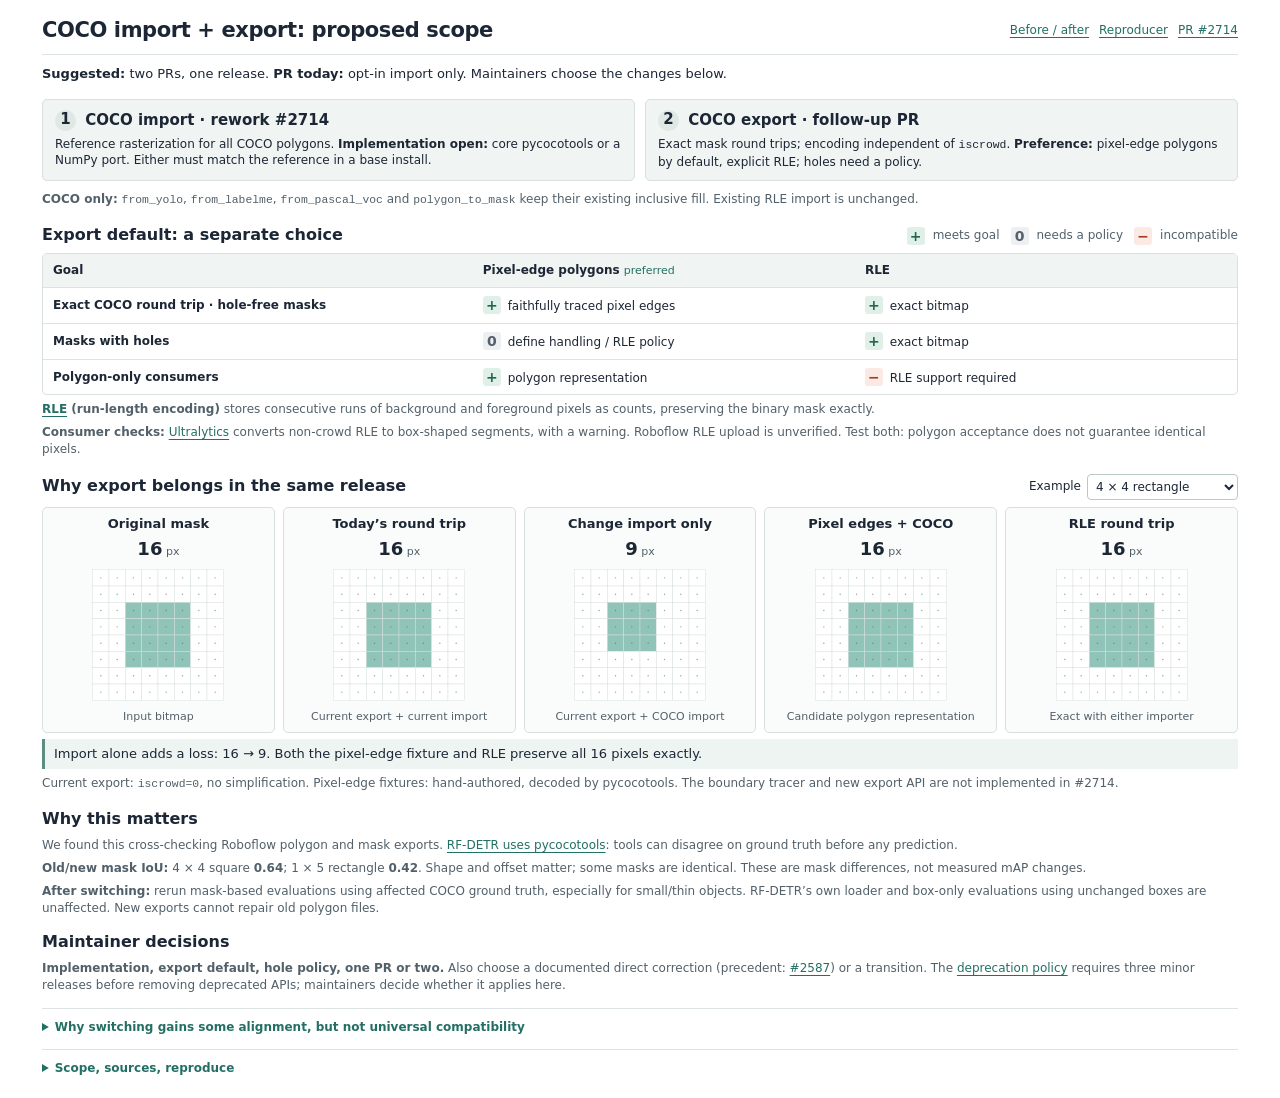
==== commit e90adb1f: "Clarify COCO import and export decisions" ====
--- a/site/choices.html
+++ b/site/choices.html
@@ -5,53 +5,55 @@
   <meta name="viewport" content="width=device-width, initial-scale=1">
   <meta name="description" content="COCO import and export choices for Supervision, with a decision table and measured round trips.">
   <title>COCO import + export · Supervision choices</title>
-  <link rel="stylesheet" href="choices.css?v=2">
-  <script src="choices.js?v=2" defer></script>
+  <link rel="stylesheet" href="choices.css?v=3">
+  <script src="choices.js?v=3" defer></script>
 </head>
 <body>
 <main>
-  <header><h1>COCO import + export: the choices</h1><nav aria-label="Related evidence"><a href="./">Before / after</a><a href="https://github.com/cdeil/supervision-poly-check">Reproducer</a><a href="https://github.com/roboflow/supervision/pull/2714">PR #2714</a></nav></header>
-  <p class="scope"><strong>PR today:</strong> optional COCO polygon → mask conversion only. Default behavior and export stay unchanged.<br><strong>Missing decision:</strong> should we fix mask → COCO export too? Options 3 and 4 below include it.</p>
+  <header><h1>COCO import + export: proposed scope</h1><nav aria-label="Related evidence"><a href="./">Before / after</a><a href="https://github.com/cdeil/supervision-poly-check">Reproducer</a><a href="https://github.com/roboflow/supervision/pull/2714">PR #2714</a></nav></header>
+  <p class="scope"><strong>Suggested:</strong> two PRs, one release. <strong>PR today:</strong> opt-in import only. Maintainers choose the changes below.</p>
+
+  <div class="proposal">
+    <section aria-labelledby="import-heading"><h2 id="import-heading"><span class="number">1</span> COCO import · rework #2714</h2><p>Reference rasterization for all COCO polygons. <strong>Implementation open:</strong> core pycocotools or a NumPy port. Either must match the reference in a base install.</p></section>
+    <section aria-labelledby="export-heading"><h2 id="export-heading"><span class="number">2</span> COCO export · follow-up PR</h2><p>Exact mask round trips; encoding independent of <code>iscrowd</code>. <strong>Preference:</strong> pixel-edge polygons by default, explicit RLE; holes need a policy.</p></section>
+  </div>
+  <p class="small scope"><strong>COCO only:</strong> <code>from_yolo</code>, <code>from_labelme</code>, <code>from_pascal_voc</code> and <code>polygon_to_mask</code> keep their existing inclusive fill. Existing RLE import is unchanged.</p>
 
   <section aria-labelledby="decision-heading">
-    <div class="section-bar"><h2 id="decision-heading">Compare the complete choices</h2><p class="small rating-key"><b class="plus">+</b> meets goal <b class="mixed">0</b> conditional <b class="minus">−</b> trade-off</p></div>
+    <div class="section-bar"><h2 id="decision-heading">Export default: a separate choice</h2><p class="small rating-key"><b class="plus">+</b> meets goal <b class="mixed">0</b> needs a policy <b class="minus">−</b> incompatible</p></div>
     <div class="table-scroll"><table class="decision">
-      <thead><tr><th scope="col">Goal</th><th scope="col"><span class="number">1</span> Keep today</th><th scope="col"><span class="number">2</span> COCO import only</th><th scope="col"><span class="number">3</span> COCO import<br>+ RLE export</th><th scope="col"><span class="number">4</span> Both import modes<br>+ RLE export</th></tr></thead>
+      <thead><tr><th scope="col">Goal</th><th scope="col">Pixel-edge polygons <span class="preference">preferred</span></th><th scope="col">RLE</th></tr></thead>
       <tbody>
-        <tr><th scope="row">Reference COCO polygon masks</th><td><b class="minus">−</b> differs</td><td><b class="plus">+</b> default</td><td><b class="plus">+</b> default</td><td><b class="mixed">0</b> opt-in</td></tr>
-        <tr><th scope="row">Existing polygon imports unchanged</th><td><b class="plus">+</b></td><td><b class="minus">−</b></td><td><b class="minus">−</b></td><td><b class="plus">+</b> legacy default</td></tr>
-        <tr><th scope="row">Exact new mask → export → mask</th><td><b class="minus">−</b> already lossy</td><td><b class="minus">−</b> adds losses</td><td><b class="plus">+</b> RLE</td><td><b class="plus">+</b> RLE in either mode</td></tr>
-        <tr><th scope="row">Existing export representation</th><td><b class="plus">+</b></td><td><b class="plus">+</b></td><td><b class="minus">−</b> RLE default</td><td><b class="minus">−</b> RLE default</td></tr>
-        <tr><th scope="row">One polygon import behavior</th><td><b class="plus">+</b></td><td><b class="plus">+</b></td><td><b class="plus">+</b></td><td><b class="minus">−</b> two modes to support</td></tr>
+        <tr><th scope="row">Exact COCO round trip · hole-free masks</th><td><b class="plus">+</b> faithfully traced pixel edges</td><td><b class="plus">+</b> exact bitmap</td></tr>
+        <tr><th scope="row">Masks with holes</th><td><b class="mixed">0</b> define handling / RLE policy</td><td><b class="plus">+</b> exact bitmap</td></tr>
+        <tr><th scope="row">Polygon-only consumers</th><td><b class="plus">+</b> polygon representation</td><td><b class="minus">−</b> RLE support required</td></tr>
       </tbody>
     </table></div>
     <p class="small"><strong><a href="https://github.com/cocodataset/cocoapi/blob/master/PythonAPI/pycocotools/mask.py">RLE</a> (run-length encoding)</strong> stores consecutive runs of background and foreground pixels as counts, preserving the binary mask exactly.</p>
-    <p class="small"><strong>3 / 4:</strong> RLE by default for masks; explicit polygon export remains available but lossy. Consumers must support RLE; original continuous polygons cannot be recovered from it. No option is selected.</p>
+    <p class="small"><strong>Consumer checks:</strong> <a href="https://github.com/ultralytics/ultralytics/blob/3c14ef9670bf4235df5f4ae218e4f84b29b793c3/ultralytics/data/converter.py#L325">Ultralytics</a> converts non-crowd RLE to box-shaped segments, with a warning. Roboflow RLE upload is unverified. Test both: polygon acceptance does not guarantee identical pixels.</p>
   </section>
 
   <section class="roundtrip" aria-labelledby="roundtrip-heading">
-    <div class="section-bar"><h2 id="roundtrip-heading">Are round trips already broken—or would we make them worse?</h2><label class="controls" for="roundtrip-case">Example <select id="roundtrip-case"><option value="rectangle">4 × 4 rectangle</option><option value="pixel">Single pixel</option><option value="hole">Instance with a hole</option></select></label></div>
+    <div class="section-bar"><h2 id="roundtrip-heading">Why export belongs in the same release</h2><label class="controls" for="roundtrip-case">Example <select id="roundtrip-case"><option value="rectangle">4 × 4 rectangle</option><option value="pixel">Single pixel</option><option value="hole">Instance with a hole</option></select></label></div>
     <div class="roundtrip-masks">
       <article><h3>Original mask</h3><div class="mask-value" id="source-area">—</div><div id="source-plot" class="plot"></div><p>Input bitmap</p></article>
       <article><h3>Today’s round trip</h3><div class="mask-value" id="reload-area">—</div><div id="reload-plot" class="plot"></div><p>Current export + current import</p></article>
       <article><h3>Change import only</h3><div class="mask-value" id="reference-reload-area">—</div><div id="reference-reload-plot" class="plot"></div><p>Current export + COCO import</p></article>
+      <article><h3>Pixel edges + COCO</h3><div class="mask-value" id="edges-area">—</div><div id="edges-plot" class="plot"></div><p>Candidate polygon representation</p></article>
       <article><h3>RLE round trip</h3><div class="mask-value" id="rle-area">—</div><div id="rle-plot" class="plot"></div><p>Exact with either importer</p></article>
     </div>
     <p id="roundtrip-result" class="result" aria-live="polite">Loading measured results…</p>
-    <p class="small">Measured Supervision 0.30.9 export/decode helpers, <code>iscrowd=0</code>, no simplification. RLE encoding measured with pycocotools; the new export API is not implemented in our PR.</p>
+    <p class="small">Current export: <code>iscrowd=0</code>, no simplification. Pixel-edge fixtures: hand-authored, decoded by pycocotools. The boundary tracer and new export API are not implemented in #2714.</p>
   </section>
 
   <section aria-labelledby="motivation-heading">
     <h2 id="motivation-heading">Why this matters</h2>
-    <p class="small"><strong>Where we found it:</strong> cross-checking Roboflow’s polygon and mask exports against masks loaded by Supervision exposed different pixels for the same annotation.</p>
-    <p class="small"><strong>Who encounters it:</strong> for example, <a href="https://github.com/roboflow/rf-detr/blob/0e2cd44adbde600d52a256c8cfd531e1103701c9/src/rfdetr/datasets/coco.py">Roboflow’s RF-DETR uses pycocotools for COCO masks</a>, so a Supervision-based check can disagree before any model prediction. Boundary differences can change area, IoU, training targets, and mask AP, especially for small or thin objects.</p>
-    <p class="small"><strong>Benchmark comparisons:</strong> reproducing published results requires matching mask conversion too. Any effect on a specific paper or hosted Roboflow score still needs its evaluation pipeline to be checked.</p>
+    <p class="small">We found this cross-checking Roboflow polygon and mask exports. <a href="https://github.com/roboflow/rf-detr/blob/0e2cd44adbde600d52a256c8cfd531e1103701c9/src/rfdetr/datasets/coco.py">RF-DETR uses pycocotools</a>: tools can disagree on ground truth before any prediction.</p>
+    <p class="small"><strong>Old/new mask IoU:</strong> 4 × 4 square <strong>0.64</strong>; 1 × 5 rectangle <strong>0.42</strong>. Shape and offset matter; some masks are identical. These are mask differences, not measured mAP changes.</p>
+    <p class="small"><strong>After switching:</strong> rerun mask-based evaluations using affected COCO ground truth, especially for small/thin objects. RF-DETR’s own loader and box-only evaluations using unchanged boxes are unaffected. New exports cannot repair old polygon files.</p>
   </section>
 
-  <div class="notes">
-    <section><h2>What an export fix must include</h2><p>Choose encoding independently of <code>iscrowd</code>: RLE must not turn an instance into a crowd. Test pixels, thin regions, holes, multiple parts, and metadata through export and both readers.</p></section>
-    <section><h2>What remains a trade-off</h2><p>New RLE exports cannot repair old polygon files. Switching their importer can still change masks. Polygon-only consumers need the explicit lossy export—or a separately tested boundary-tracing solution.</p></section>
-  </div>
+  <section aria-labelledby="release-heading"><h2 id="release-heading">Maintainer decisions</h2><p class="small"><strong>Implementation, export default, hole policy, one PR or two.</strong> Also choose a documented direct correction (precedent: <a href="https://github.com/roboflow/supervision/pull/2587">#2587</a>) or a transition. The <a href="https://github.com/roboflow/supervision/blob/develop/AGENTS.md#5-deprecating-apis">deprecation policy</a> requires three minor releases before removing deprecated APIs; maintainers decide whether it applies here.</p></section>
 
   <details class="experiment"><summary>Why switching gains some alignment, but not universal compatibility</summary>
     <p class="small">COCO paths in <a href="https://github.com/roboflow/rf-detr/blob/0e2cd44adbde600d52a256c8cfd531e1103701c9/src/rfdetr/datasets/coco.py">RF-DETR</a>, <a href="https://github.com/facebookresearch/detectron2/blob/1e3e13bbf607b54f62205c4c33922521822fb298/detectron2/structures/masks.py">Detectron2</a>, and <a href="https://github.com/pytorch/vision/blob/268ddfce8e7938226c4ec8ed23fc7b9c46b97316/references/detection/coco_utils.py#L11">torchvision’s reference loader</a> use pycocotools. <a href="https://github.com/ultralytics/ultralytics/blob/3c14ef9670bf4235df5f4ae218e4f84b29b793c3/ultralytics/data/utils.py#L560">Ultralytics’ helper</a> truncates vertices before OpenCV fill; Supervision’s COCO loader rounds. These are operation-specific alignments.</p>
@@ -67,7 +69,7 @@
   </details>
 
   <details class="sources"><summary>Scope, sources, reproduce</summary>
-    <p>Only COCO import/export is considered here. Generic drawing and other formats keep their behavior. Reference import needs pycocotools (potentially a COCO extra); missing dependencies should error, not silently select a different fill.</p>
+    <p>Required export tests: single pixels, thin regions, holes, multiple parts and metadata. Pixel-edge polygons preserve a bitmap under the reference fill; neither polygons nor RLE recover the original continuous annotation from that bitmap.</p>
     <p>Export evidence: <a href="https://github.com/roboflow/supervision/blob/0.30.9/src/supervision/dataset/formats/coco.py">Supervision’s COCO exporter</a>. With no explicit crowd flag, it already selects RLE for some topologies; the examples keep <code>iscrowd=0</code>. Recent <a href="https://github.com/roboflow/supervision/pull/2587">#2587</a> changed rounding, not the older inclusive fill.</p>
     <p><a href="https://github.com/cocodataset/cocoapi/issues/659#issuecomment-3037056580">COCO maintainer’s explanation</a> · <a href="https://github.com/roboflow/supervision/pull/2714#issuecomment-6132102140">Supervision maintainer’s question</a> · <a href="choices.json">Measured arrays</a></p>
     <p>Supervision 0.30.9 · pycocotools 2.0.11 · OpenCV 5.0.0.93 · NumPy 2.5.3</p>
--- a/site/choices.css
+++ b/site/choices.css
@@ -13,6 +13,11 @@
 h3 { margin: 0; font-size: 13px; line-height: 1.3; }
 p { margin: 6px 0; }
 .scope { font-size: 13px; margin: 10px 0 15px; }
+.proposal { display: grid; grid-template-columns: 1fr 1fr; gap: 10px; }
+.proposal section { margin: 0; padding: 10px 12px; background: #f0f4f2; border: 1px solid #d7e0dc; border-radius: 5px; }
+.proposal h2 { font-size: 15px; margin-bottom: 5px; }
+.proposal p { font-size: 12px; margin: 0; }
+.preference { color: #236f65; font-size: 11px; font-weight: 500; }
 section { margin-top: 16px; }
 .section-bar { margin-bottom: 7px; gap: 7px 14px; }
 .section-bar h2, .section-bar p { margin: 0; }
@@ -27,27 +32,27 @@
 table { border-collapse: collapse; width: 100%; font-size: 12px; }
 th, td { padding: 8px 10px; text-align: left; vertical-align: middle; border-bottom: 1px solid #dce3e2; }
 tbody tr:last-child > * { border-bottom: 0; }
-thead th { background: #f0f4f2; font-weight: 650; height: 55px; }
-tbody th { font-weight: 550; width: 27%; }
-td { width: 18.25%; }
+thead th { background: #f0f4f2; font-weight: 650; }
+tbody th { font-weight: 550; width: 36%; }
+td { width: 32%; }
 .number { display: inline-grid; place-items: center; width: 21px; height: 21px; margin-right: 4px; background: #dfe8e4; border-radius: 50%; }
 .controls { gap: 6px; font-size: 12px; }
 select { font: inherit; padding: 4px; border: 1px solid #bac9c5; border-radius: 4px; background: white; color: inherit; }
 input { accent-color: #287e70; }
 input[type="range"] { width: 100px; margin: 0; }
 output { min-width: 60px; font-variant-numeric: tabular-nums; }
-.roundtrip-masks, .masks { display: grid; grid-template-columns: repeat(4, 1fr); gap: 8px; }
+.roundtrip-masks, .masks { display: grid; grid-template-columns: repeat(5, 1fr); gap: 8px; }
 .masks { grid-template-columns: repeat(3, 1fr); }
 .roundtrip-masks article, .masks article { border: 1px solid #d8e1de; border-radius: 5px; padding: 8px; background: #fafcfb; text-align: center; }
 .mask-value { font-size: 18px; font-weight: 650; font-variant-numeric: tabular-nums; margin: 3px 0; }
 .mask-value::after { content: " px"; font-size: 11px; font-weight: 400; color: #52606a; }
+.mask-value.unavailable { font-size: 13px; }
+.mask-value.unavailable::after { content: none; }
+.plot.unavailable { display: grid; place-items: center; min-height: 120px; font-size: 12px; color: #52606a; }
 .plot { width: 100%; max-width: 142px; margin: 0 auto; }
 svg { width: 100%; display: block; }
 .roundtrip-masks p, .masks p { font-size: 11px; color: #52606a; margin: 3px 0 0; }
 .result { padding: 6px 9px; background: #eef4f2; border-left: 3px solid #5c8f82; font-size: 13px; }
-.notes { display: grid; grid-template-columns: 1fr 1fr; gap: 24px; }
-.notes section { border-top: 1px solid #dce3e2; padding-top: 10px; }
-.notes p { font-size: 13px; }
 code { font-size: .95em; overflow-wrap: anywhere; }
 details { border-top: 1px solid #dce3e2; margin-top: 14px; padding-top: 10px; font-size: 12px; }
 summary { cursor: pointer; color: #236f65; font-weight: 600; }
@@ -59,12 +64,12 @@
 :focus-visible { outline: 3px solid #347eaa; outline-offset: 3px; }
 @media (max-width: 800px) {
   main { padding: 14px; }
-  .decision { min-width: 750px; }
-  .notes { grid-template-columns: 1fr; gap: 0; }
+  .decision { min-width: 550px; }
   .roundtrip-masks { grid-template-columns: repeat(2, 1fr); }
 }
 @media (max-width: 520px) {
   h1 { font-size: 19px; }
+  .proposal { grid-template-columns: 1fr; }
   .masks { gap: 4px; }
   .masks article { padding: 6px 4px; }
   .masks h3 { font-size: 11px; min-height: 30px; }
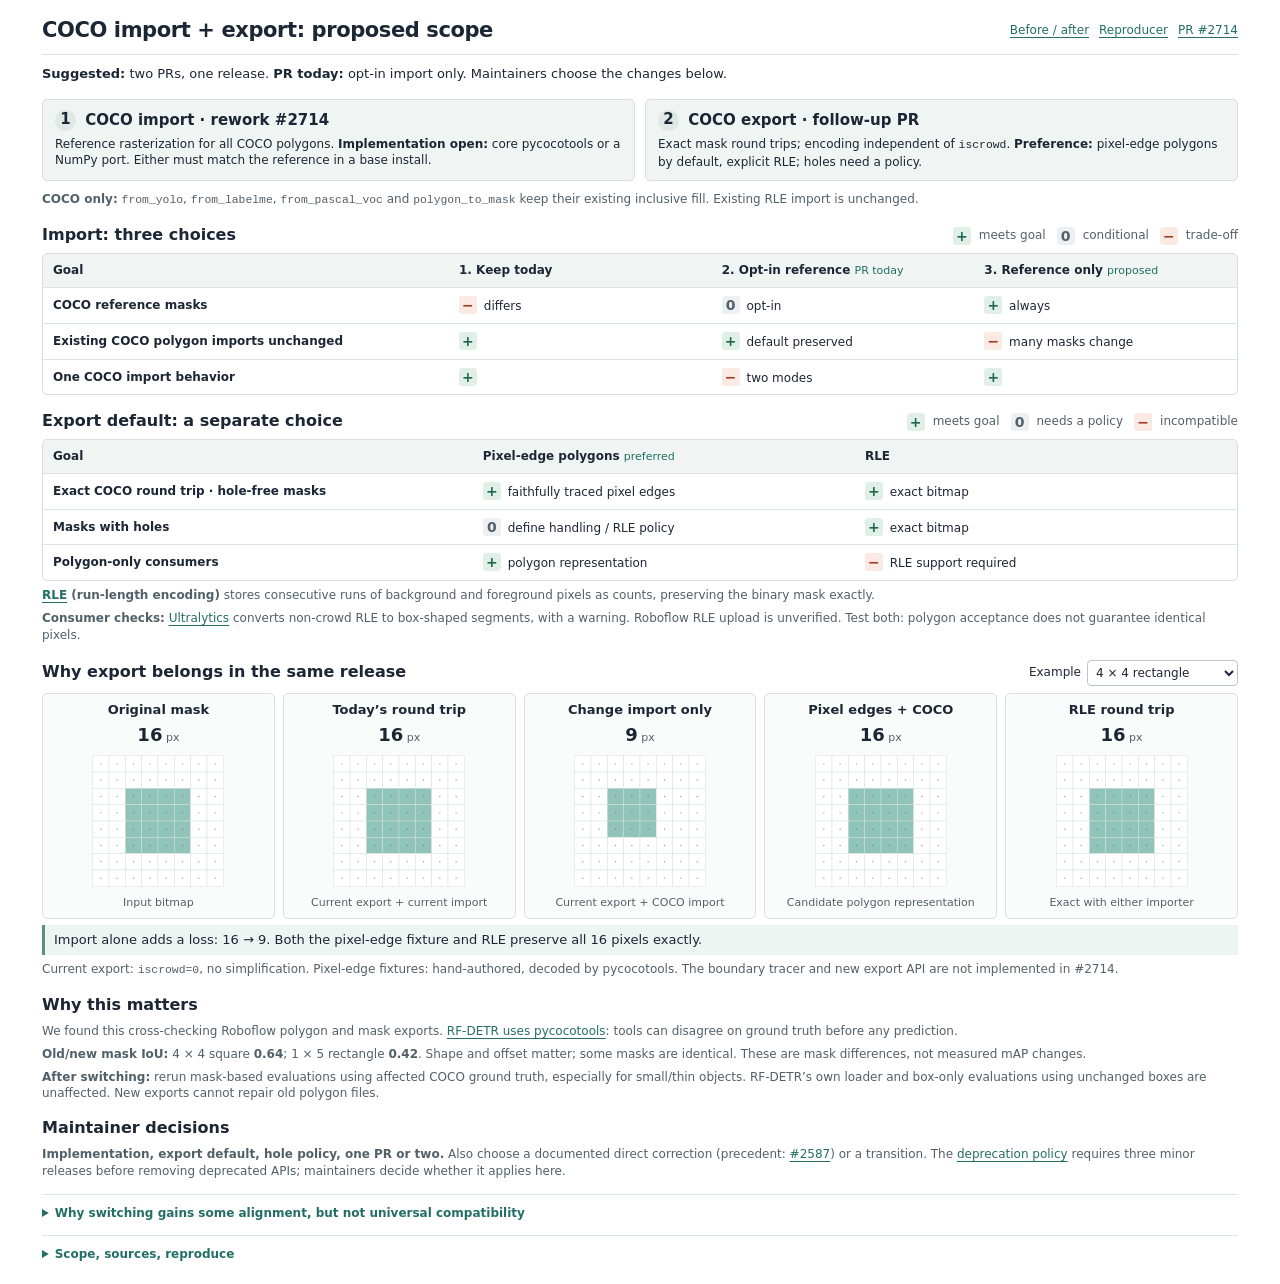
==== commit 46fd7120: "Restore import choices alongside export decision table" ====
--- a/site/choices.html
+++ b/site/choices.html
@@ -5,7 +5,7 @@
   <meta name="viewport" content="width=device-width, initial-scale=1">
   <meta name="description" content="COCO import and export choices for Supervision, with a decision table and measured round trips.">
   <title>COCO import + export · Supervision choices</title>
-  <link rel="stylesheet" href="choices.css?v=3">
+  <link rel="stylesheet" href="choices.css?v=4">
   <script src="choices.js?v=3" defer></script>
 </head>
 <body>
@@ -18,6 +18,18 @@
     <section aria-labelledby="export-heading"><h2 id="export-heading"><span class="number">2</span> COCO export · follow-up PR</h2><p>Exact mask round trips; encoding independent of <code>iscrowd</code>. <strong>Preference:</strong> pixel-edge polygons by default, explicit RLE; holes need a policy.</p></section>
   </div>
   <p class="small scope"><strong>COCO only:</strong> <code>from_yolo</code>, <code>from_labelme</code>, <code>from_pascal_voc</code> and <code>polygon_to_mask</code> keep their existing inclusive fill. Existing RLE import is unchanged.</p>
+
+  <section aria-labelledby="import-decision-heading">
+    <div class="section-bar"><h2 id="import-decision-heading">Import: three choices</h2><p class="small rating-key"><b class="plus">+</b> meets goal <b class="mixed">0</b> conditional <b class="minus">−</b> trade-off</p></div>
+    <div class="table-scroll"><table class="decision import-decision">
+      <thead><tr><th scope="col">Goal</th><th scope="col">1. Keep today</th><th scope="col">2. Opt-in reference <span class="preference">PR today</span></th><th scope="col">3. Reference only <span class="preference">proposed</span></th></tr></thead>
+      <tbody>
+        <tr><th scope="row">COCO reference masks</th><td><b class="minus">−</b> differs</td><td><b class="mixed">0</b> opt-in</td><td><b class="plus">+</b> always</td></tr>
+        <tr><th scope="row">Existing COCO polygon imports unchanged</th><td><b class="plus">+</b></td><td><b class="plus">+</b> default preserved</td><td><b class="minus">−</b> many masks change</td></tr>
+        <tr><th scope="row">One COCO import behavior</th><td><b class="plus">+</b></td><td><b class="minus">−</b> two modes</td><td><b class="plus">+</b></td></tr>
+      </tbody>
+    </table></div>
+  </section>
 
   <section aria-labelledby="decision-heading">
     <div class="section-bar"><h2 id="decision-heading">Export default: a separate choice</h2><p class="small rating-key"><b class="plus">+</b> meets goal <b class="mixed">0</b> needs a policy <b class="minus">−</b> incompatible</p></div>
--- a/site/choices.css
+++ b/site/choices.css
@@ -35,6 +35,8 @@
 thead th { background: #f0f4f2; font-weight: 650; }
 tbody th { font-weight: 550; width: 36%; }
 td { width: 32%; }
+.import-decision tbody th { width: 34%; }
+.import-decision td { width: 22%; }
 .number { display: inline-grid; place-items: center; width: 21px; height: 21px; margin-right: 4px; background: #dfe8e4; border-radius: 50%; }
 .controls { gap: 6px; font-size: 12px; }
 select { font: inherit; padding: 4px; border: 1px solid #bac9c5; border-radius: 4px; background: white; color: inherit; }
